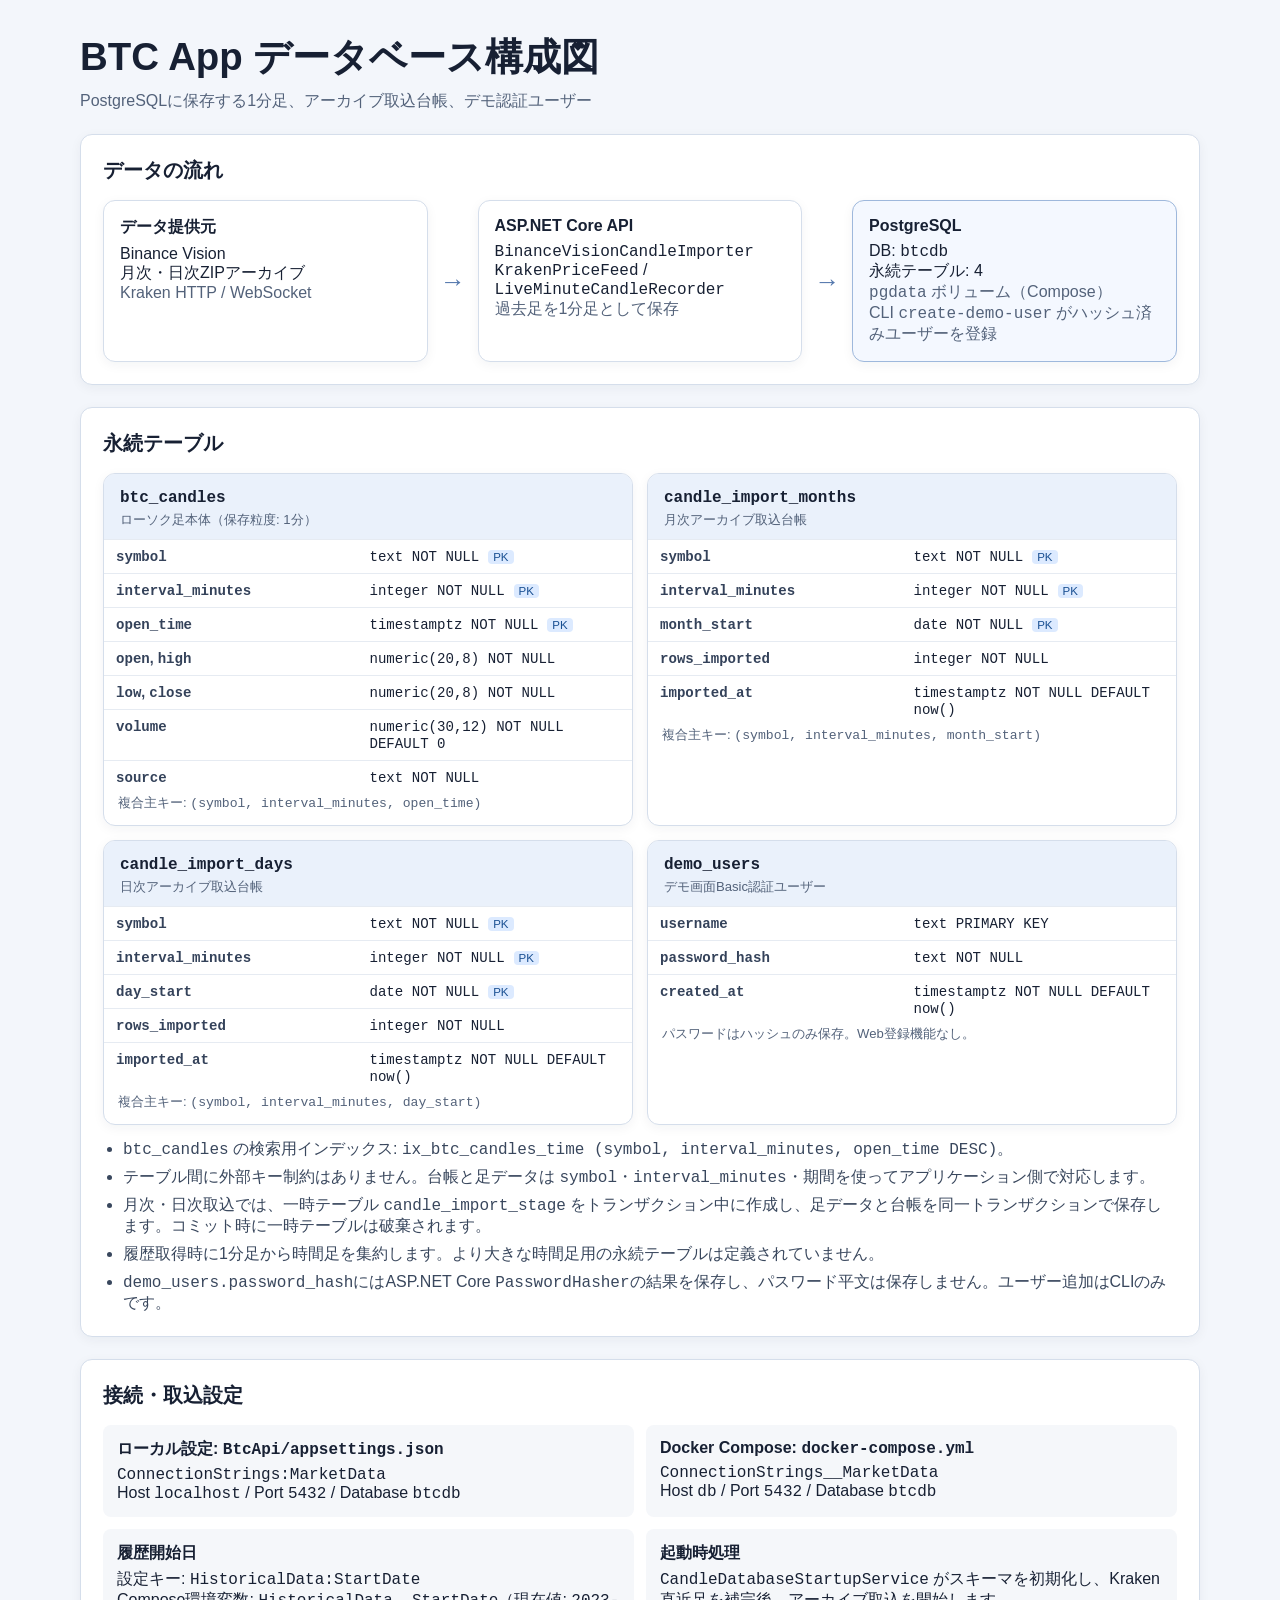
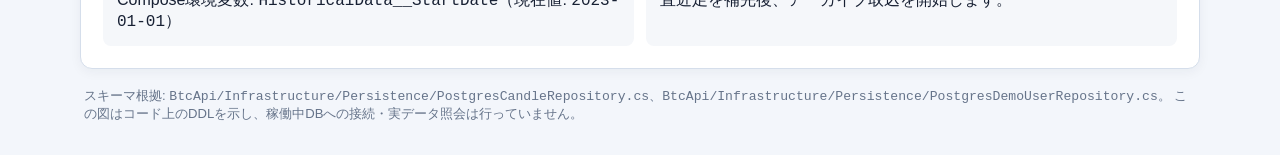
==== docs/DB_STRUCTURE.html @ f0e5974f "デモ機能作成完了" ====
<!doctype html>
<html lang="ja">
<head>
  <meta charset="utf-8">
  <meta name="viewport" content="width=device-width, initial-scale=1">
  <title>BTC App データベース構成図</title>
  <style>
    :root {
      color-scheme: light;
      font-family: "Segoe UI", "Yu Gothic UI", sans-serif;
      color: #172033;
      background: #f3f6fb;
    }

    * { box-sizing: border-box; }

    body { margin: 0; }

    main {
      width: min(1120px, calc(100% - 32px));
      margin: 32px auto;
    }

    h1, h2, h3, p { margin-top: 0; }
    h1 { margin-bottom: 8px; font-size: clamp(1.7rem, 4vw, 2.4rem); }
    h2 { margin-bottom: 16px; font-size: 1.25rem; }
    h3 { margin-bottom: 10px; }

    .subtitle, .muted { color: #53627a; }
    .panel, .table-card, .flow-card {
      border: 1px solid #d5deeb;
      border-radius: 12px;
      background: #fff;
      box-shadow: 0 3px 12px rgb(22 39 68 / 5%);
    }

    .panel { margin-top: 22px; padding: 22px; }
    .flow {
      display: grid;
      grid-template-columns: 1fr auto 1fr auto 1fr;
      align-items: stretch;
      gap: 12px;
    }

    .flow-card { padding: 16px; }
    .flow-card strong { display: block; margin-bottom: 7px; }
    .arrow { align-self: center; color: #5478ad; font-size: 1.6rem; font-weight: 700; }
    .db-card { border-color: #9eb8dc; background: #f4f8ff; }

    .table-grid {
      display: grid;
      grid-template-columns: repeat(2, minmax(0, 1fr));
      gap: 14px;
    }

    .table-card { overflow: hidden; }
    .table-card header { padding: 14px 16px 10px; background: #eaf1fb; }
    .table-card h3 { margin-bottom: 4px; font-size: 1rem; }
    .table-card header p { margin: 0; font-size: .82rem; color: #53627a; }
    table { width: 100%; border-collapse: collapse; font-size: .88rem; }
    th, td { padding: 8px 12px; border-top: 1px solid #e6ebf2; text-align: left; vertical-align: top; }
    th { width: 48%; color: #34425a; font-weight: 600; }
    code { font-family: Consolas, "Courier New", monospace; overflow-wrap: anywhere; }
    .key { color: #1455a3; font-weight: 700; }
    .tag {
      display: inline-block;
      margin-left: 5px;
      padding: 1px 5px;
      border-radius: 4px;
      background: #dceaff;
      color: #174e91;
      font-size: .72rem;
      white-space: nowrap;
    }

    .notes { margin: 14px 0 0; padding-left: 20px; color: #39475d; }
    .notes li + li { margin-top: 7px; }
    .config {
      display: grid;
      grid-template-columns: repeat(2, minmax(0, 1fr));
      gap: 12px;
    }

    .config > div { padding: 14px; border-radius: 8px; background: #f5f7fa; }
    .config strong { display: block; margin-bottom: 5px; }
    footer { margin: 18px 4px 0; color: #66748a; font-size: .82rem; }

    @media (max-width: 760px) {
      main { width: min(100% - 20px, 560px); margin: 18px auto; }
      .panel { padding: 16px; }
      .flow { grid-template-columns: 1fr; }
      .arrow { justify-self: center; transform: rotate(90deg); }
      .table-grid, .config { grid-template-columns: 1fr; }
    }
  </style>
</head>
<body>
  <main>
    <header>
      <h1>BTC App データベース構成図</h1>
      <p class="subtitle">PostgreSQLに保存する1分足、アーカイブ取込台帳、デモ認証ユーザー</p>
    </header>

    <section class="panel" aria-labelledby="architecture-title">
      <h2 id="architecture-title">データの流れ</h2>
      <div class="flow">
        <div class="flow-card">
          <strong>データ提供元</strong>
          <div>Binance Vision<br>月次・日次ZIPアーカイブ</div>
          <div class="muted">Kraken HTTP / WebSocket</div>
        </div>
        <div class="arrow" aria-hidden="true">→</div>
        <div class="flow-card">
          <strong>ASP.NET Core API</strong>
          <div><code>BinanceVisionCandleImporter</code></div>
          <div><code>KrakenPriceFeed</code> / <code>LiveMinuteCandleRecorder</code></div>
          <div class="muted">過去足を1分足として保存</div>
        </div>
        <div class="arrow" aria-hidden="true">→</div>
        <div class="flow-card db-card">
          <strong>PostgreSQL</strong>
          <div>DB: <code>btcdb</code></div>
          <div>永続テーブル: 4</div>
          <div class="muted"><code>pgdata</code> ボリューム（Compose）</div>
          <div class="muted">CLI <code>create-demo-user</code> がハッシュ済みユーザーを登録</div>
        </div>
      </div>
    </section>

    <section class="panel" aria-labelledby="schema-title">
      <h2 id="schema-title">永続テーブル</h2>
      <div class="table-grid">
        <article class="table-card">
          <header>
            <h3><code>btc_candles</code></h3>
            <p>ローソク足本体（保存粒度: 1分）</p>
          </header>
          <table>
            <tbody>
              <tr><th><code>symbol</code></th><td><code>text NOT NULL</code> <span class="tag">PK</span></td></tr>
              <tr><th><code>interval_minutes</code></th><td><code>integer NOT NULL</code> <span class="tag">PK</span></td></tr>
              <tr><th><code>open_time</code></th><td><code>timestamptz NOT NULL</code> <span class="tag">PK</span></td></tr>
              <tr><th><code>open</code>, <code>high</code></th><td><code>numeric(20,8) NOT NULL</code></td></tr>
              <tr><th><code>low</code>, <code>close</code></th><td><code>numeric(20,8) NOT NULL</code></td></tr>
              <tr><th><code>volume</code></th><td><code>numeric(30,12) NOT NULL DEFAULT 0</code></td></tr>
              <tr><th><code>source</code></th><td><code>text NOT NULL</code></td></tr>
            </tbody>
          </table>
          <p class="muted" style="padding: 0 14px; font-size: .82rem">
            複合主キー: <code>(symbol, interval_minutes, open_time)</code>
          </p>
        </article>

        <article class="table-card">
          <header>
            <h3><code>candle_import_months</code></h3>
            <p>月次アーカイブ取込台帳</p>
          </header>
          <table>
            <tbody>
              <tr><th><code>symbol</code></th><td><code>text NOT NULL</code> <span class="tag">PK</span></td></tr>
              <tr><th><code>interval_minutes</code></th><td><code>integer NOT NULL</code> <span class="tag">PK</span></td></tr>
              <tr><th><code>month_start</code></th><td><code>date NOT NULL</code> <span class="tag">PK</span></td></tr>
              <tr><th><code>rows_imported</code></th><td><code>integer NOT NULL</code></td></tr>
              <tr><th><code>imported_at</code></th><td><code>timestamptz NOT NULL DEFAULT now()</code></td></tr>
            </tbody>
          </table>
          <p class="muted" style="padding: 0 14px; font-size: .82rem">
            複合主キー: <code>(symbol, interval_minutes, month_start)</code>
          </p>
        </article>

        <article class="table-card">
          <header>
            <h3><code>candle_import_days</code></h3>
            <p>日次アーカイブ取込台帳</p>
          </header>
          <table>
            <tbody>
              <tr><th><code>symbol</code></th><td><code>text NOT NULL</code> <span class="tag">PK</span></td></tr>
              <tr><th><code>interval_minutes</code></th><td><code>integer NOT NULL</code> <span class="tag">PK</span></td></tr>
              <tr><th><code>day_start</code></th><td><code>date NOT NULL</code> <span class="tag">PK</span></td></tr>
              <tr><th><code>rows_imported</code></th><td><code>integer NOT NULL</code></td></tr>
              <tr><th><code>imported_at</code></th><td><code>timestamptz NOT NULL DEFAULT now()</code></td></tr>
            </tbody>
          </table>
          <p class="muted" style="padding: 0 14px; font-size: .82rem">
            複合主キー: <code>(symbol, interval_minutes, day_start)</code>
          </p>
        </article>

        <article class="table-card">
          <header>
            <h3><code>demo_users</code></h3>
            <p>デモ画面Basic認証ユーザー</p>
          </header>
          <table>
            <tbody>
              <tr><th><code>username</code></th><td><code>text PRIMARY KEY</code></td></tr>
              <tr><th><code>password_hash</code></th><td><code>text NOT NULL</code></td></tr>
              <tr><th><code>created_at</code></th><td><code>timestamptz NOT NULL DEFAULT now()</code></td></tr>
            </tbody>
          </table>
          <p class="muted" style="padding: 0 14px; font-size: .82rem">
            パスワードはハッシュのみ保存。Web登録機能なし。
          </p>
        </article>
      </div>

      <ul class="notes">
        <li><code>btc_candles</code> の検索用インデックス: <code>ix_btc_candles_time (symbol, interval_minutes, open_time DESC)</code>。</li>
        <li>テーブル間に外部キー制約はありません。台帳と足データは <code>symbol</code>・<code>interval_minutes</code>・期間を使ってアプリケーション側で対応します。</li>
        <li>月次・日次取込では、一時テーブル <code>candle_import_stage</code> をトランザクション中に作成し、足データと台帳を同一トランザクションで保存します。コミット時に一時テーブルは破棄されます。</li>
        <li>履歴取得時に1分足から時間足を集約します。より大きな時間足用の永続テーブルは定義されていません。</li>
        <li><code>demo_users.password_hash</code>にはASP.NET Core <code>PasswordHasher</code>の結果を保存し、パスワード平文は保存しません。ユーザー追加はCLIのみです。</li>
      </ul>
    </section>

    <section class="panel" aria-labelledby="settings-title">
      <h2 id="settings-title">接続・取込設定</h2>
      <div class="config">
        <div>
          <strong>ローカル設定: <code>BtcApi/appsettings.json</code></strong>
          <code>ConnectionStrings:MarketData</code><br>
          Host <code>localhost</code> / Port <code>5432</code> / Database <code>btcdb</code>
        </div>
        <div>
          <strong>Docker Compose: <code>docker-compose.yml</code></strong>
          <code>ConnectionStrings__MarketData</code><br>
          Host <code>db</code> / Port <code>5432</code> / Database <code>btcdb</code>
        </div>
        <div>
          <strong>履歴開始日</strong>
          設定キー: <code>HistoricalData:StartDate</code><br>
          Compose環境変数: <code>HistoricalData__StartDate</code>（現在値: <code>2023-01-01</code>）
        </div>
        <div>
          <strong>起動時処理</strong>
          <code>CandleDatabaseStartupService</code> がスキーマを初期化し、Kraken直近足を補完後、アーカイブ取込を開始します。
        </div>
      </div>
    </section>

    <footer>
      スキーマ根拠: <code>BtcApi/Infrastructure/Persistence/PostgresCandleRepository.cs</code>、<code>BtcApi/Infrastructure/Persistence/PostgresDemoUserRepository.cs</code>。
      この図はコード上のDDLを示し、稼働中DBへの接続・実データ照会は行っていません。
    </footer>
  </main>
</body>
</html>
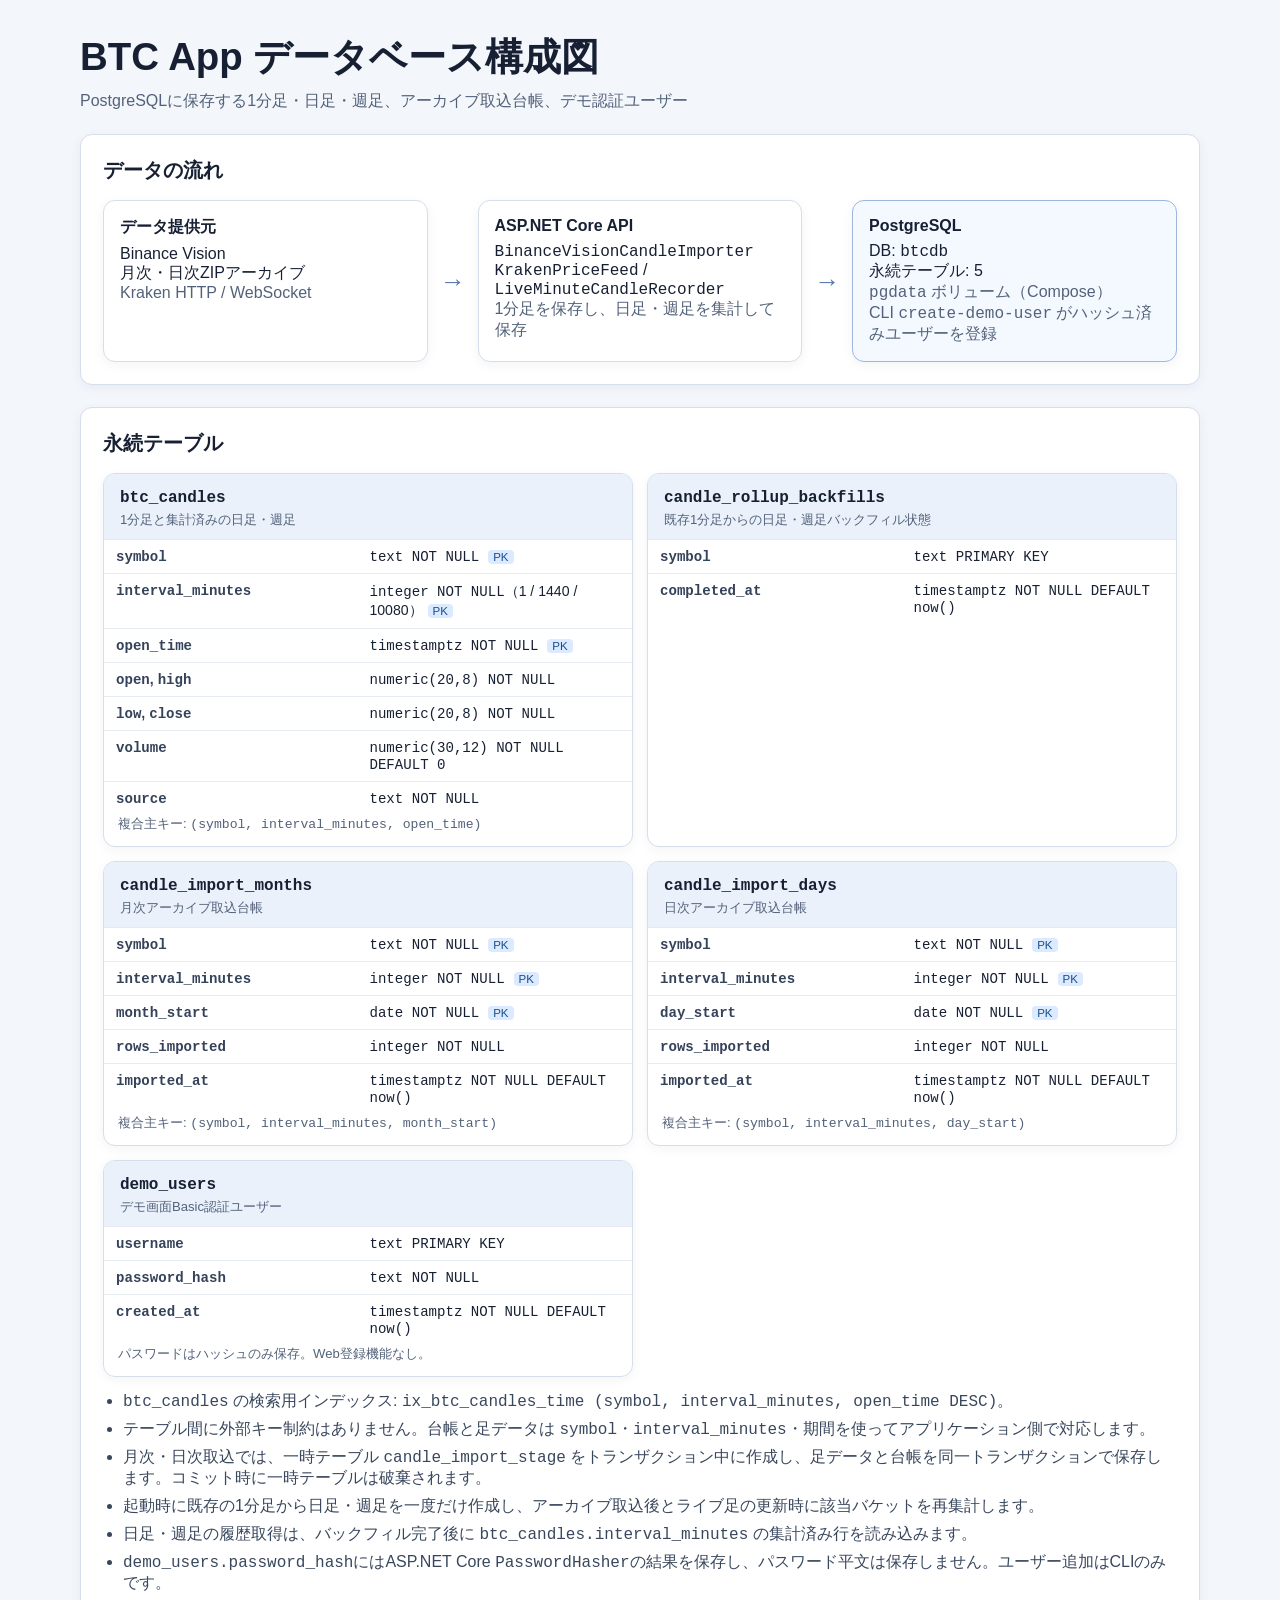
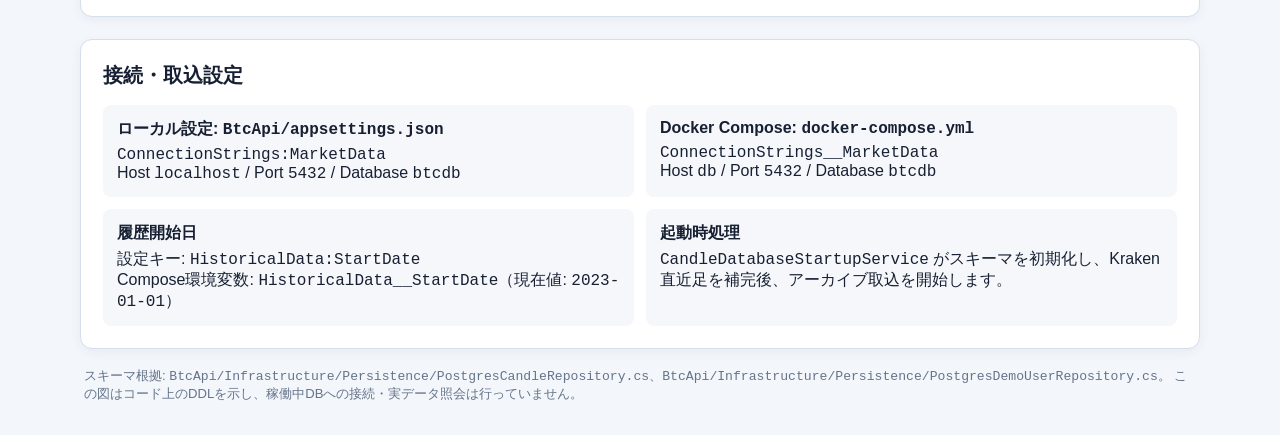
==== commit 60c8817a: "Refactor: WeekandDays" ====
--- a/docs/DB_STRUCTURE.html
+++ b/docs/DB_STRUCTURE.html
@@ -98,7 +98,7 @@
   <main>
     <header>
       <h1>BTC App データベース構成図</h1>
-      <p class="subtitle">PostgreSQLに保存する1分足、アーカイブ取込台帳、デモ認証ユーザー</p>
+      <p class="subtitle">PostgreSQLに保存する1分足・日足・週足、アーカイブ取込台帳、デモ認証ユーザー</p>
     </header>
 
     <section class="panel" aria-labelledby="architecture-title">
@@ -114,13 +114,13 @@
           <strong>ASP.NET Core API</strong>
           <div><code>BinanceVisionCandleImporter</code></div>
           <div><code>KrakenPriceFeed</code> / <code>LiveMinuteCandleRecorder</code></div>
-          <div class="muted">過去足を1分足として保存</div>
+          <div class="muted">1分足を保存し、日足・週足を集計して保存</div>
         </div>
         <div class="arrow" aria-hidden="true">→</div>
         <div class="flow-card db-card">
           <strong>PostgreSQL</strong>
           <div>DB: <code>btcdb</code></div>
-          <div>永続テーブル: 4</div>
+          <div>永続テーブル: 5</div>
           <div class="muted"><code>pgdata</code> ボリューム（Compose）</div>
           <div class="muted">CLI <code>create-demo-user</code> がハッシュ済みユーザーを登録</div>
         </div>
@@ -133,12 +133,12 @@
         <article class="table-card">
           <header>
             <h3><code>btc_candles</code></h3>
-            <p>ローソク足本体（保存粒度: 1分）</p>
+            <p>1分足と集計済みの日足・週足</p>
           </header>
           <table>
             <tbody>
               <tr><th><code>symbol</code></th><td><code>text NOT NULL</code> <span class="tag">PK</span></td></tr>
-              <tr><th><code>interval_minutes</code></th><td><code>integer NOT NULL</code> <span class="tag">PK</span></td></tr>
+              <tr><th><code>interval_minutes</code></th><td><code>integer NOT NULL</code>（1 / 1440 / 10080）<span class="tag">PK</span></td></tr>
               <tr><th><code>open_time</code></th><td><code>timestamptz NOT NULL</code> <span class="tag">PK</span></td></tr>
               <tr><th><code>open</code>, <code>high</code></th><td><code>numeric(20,8) NOT NULL</code></td></tr>
               <tr><th><code>low</code>, <code>close</code></th><td><code>numeric(20,8) NOT NULL</code></td></tr>
@@ -153,6 +153,19 @@
 
         <article class="table-card">
           <header>
+            <h3><code>candle_rollup_backfills</code></h3>
+            <p>既存1分足からの日足・週足バックフィル状態</p>
+          </header>
+          <table>
+            <tbody>
+              <tr><th><code>symbol</code></th><td><code>text PRIMARY KEY</code></td></tr>
+              <tr><th><code>completed_at</code></th><td><code>timestamptz NOT NULL DEFAULT now()</code></td></tr>
+            </tbody>
+          </table>
+        </article>
+
+        <article class="table-card">
+          <header>
             <h3><code>candle_import_months</code></h3>
             <p>月次アーカイブ取込台帳</p>
           </header>
@@ -211,7 +224,8 @@
         <li><code>btc_candles</code> の検索用インデックス: <code>ix_btc_candles_time (symbol, interval_minutes, open_time DESC)</code>。</li>
         <li>テーブル間に外部キー制約はありません。台帳と足データは <code>symbol</code>・<code>interval_minutes</code>・期間を使ってアプリケーション側で対応します。</li>
         <li>月次・日次取込では、一時テーブル <code>candle_import_stage</code> をトランザクション中に作成し、足データと台帳を同一トランザクションで保存します。コミット時に一時テーブルは破棄されます。</li>
-        <li>履歴取得時に1分足から時間足を集約します。より大きな時間足用の永続テーブルは定義されていません。</li>
+        <li>起動時に既存の1分足から日足・週足を一度だけ作成し、アーカイブ取込後とライブ足の更新時に該当バケットを再集計します。</li>
+        <li>日足・週足の履歴取得は、バックフィル完了後に <code>btc_candles.interval_minutes</code> の集計済み行を読み込みます。</li>
         <li><code>demo_users.password_hash</code>にはASP.NET Core <code>PasswordHasher</code>の結果を保存し、パスワード平文は保存しません。ユーザー追加はCLIのみです。</li>
       </ul>
     </section>
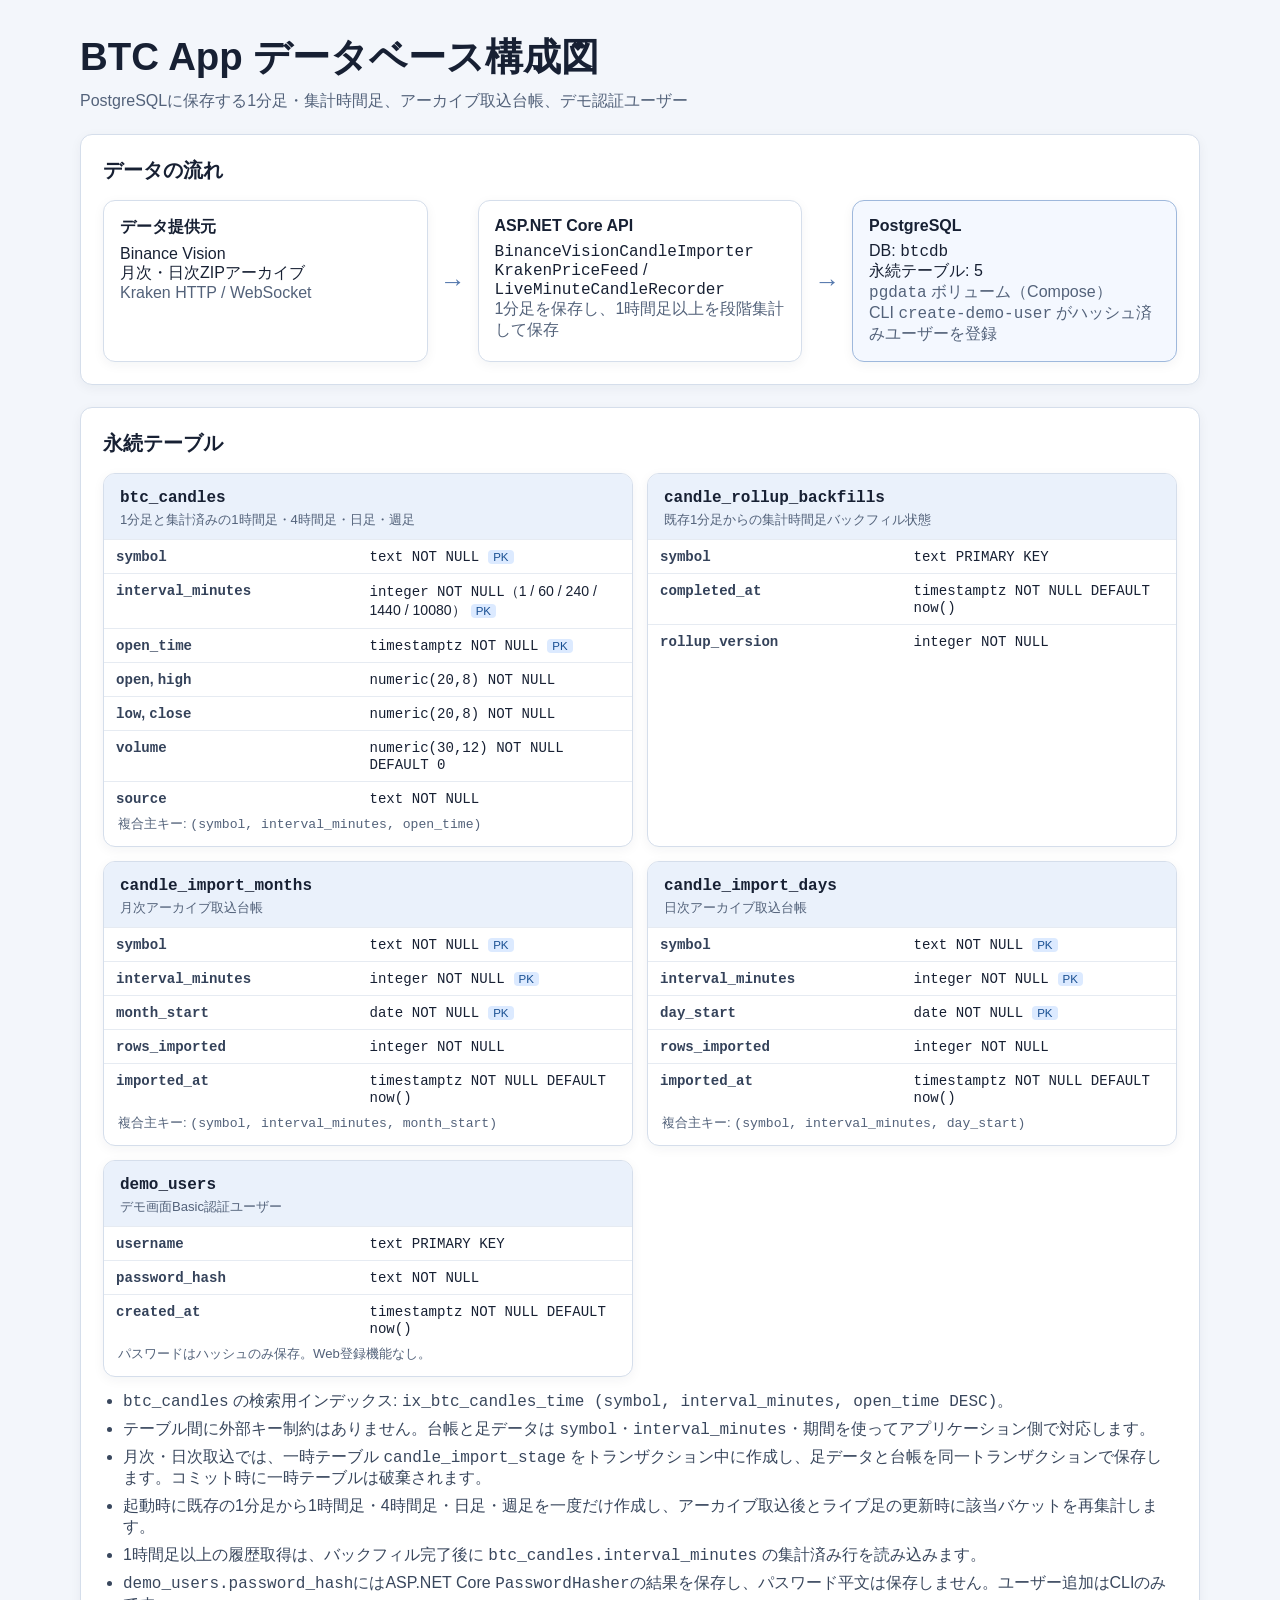
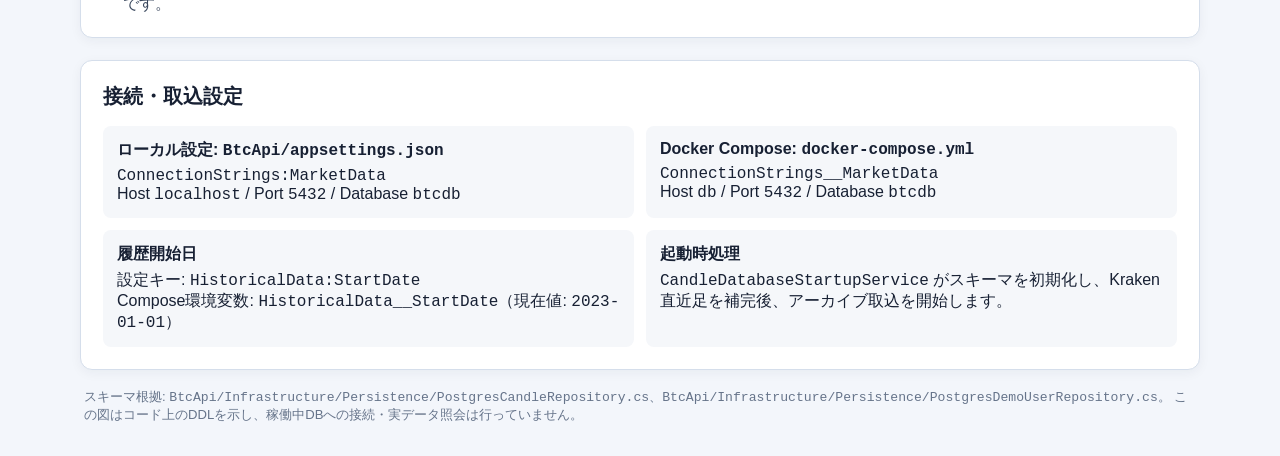
==== commit e7f72c81: "Refactor: WeekandDays" ====
--- a/docs/DB_STRUCTURE.html
+++ b/docs/DB_STRUCTURE.html
@@ -98,7 +98,7 @@
   <main>
     <header>
       <h1>BTC App データベース構成図</h1>
-      <p class="subtitle">PostgreSQLに保存する1分足・日足・週足、アーカイブ取込台帳、デモ認証ユーザー</p>
+      <p class="subtitle">PostgreSQLに保存する1分足・集計時間足、アーカイブ取込台帳、デモ認証ユーザー</p>
     </header>
 
     <section class="panel" aria-labelledby="architecture-title">
@@ -114,7 +114,7 @@
           <strong>ASP.NET Core API</strong>
           <div><code>BinanceVisionCandleImporter</code></div>
           <div><code>KrakenPriceFeed</code> / <code>LiveMinuteCandleRecorder</code></div>
-          <div class="muted">1分足を保存し、日足・週足を集計して保存</div>
+          <div class="muted">1分足を保存し、1時間足以上を段階集計して保存</div>
         </div>
         <div class="arrow" aria-hidden="true">→</div>
         <div class="flow-card db-card">
@@ -133,12 +133,12 @@
         <article class="table-card">
           <header>
             <h3><code>btc_candles</code></h3>
-            <p>1分足と集計済みの日足・週足</p>
+            <p>1分足と集計済みの1時間足・4時間足・日足・週足</p>
           </header>
           <table>
             <tbody>
               <tr><th><code>symbol</code></th><td><code>text NOT NULL</code> <span class="tag">PK</span></td></tr>
-              <tr><th><code>interval_minutes</code></th><td><code>integer NOT NULL</code>（1 / 1440 / 10080）<span class="tag">PK</span></td></tr>
+              <tr><th><code>interval_minutes</code></th><td><code>integer NOT NULL</code>（1 / 60 / 240 / 1440 / 10080）<span class="tag">PK</span></td></tr>
               <tr><th><code>open_time</code></th><td><code>timestamptz NOT NULL</code> <span class="tag">PK</span></td></tr>
               <tr><th><code>open</code>, <code>high</code></th><td><code>numeric(20,8) NOT NULL</code></td></tr>
               <tr><th><code>low</code>, <code>close</code></th><td><code>numeric(20,8) NOT NULL</code></td></tr>
@@ -154,12 +154,13 @@
         <article class="table-card">
           <header>
             <h3><code>candle_rollup_backfills</code></h3>
-            <p>既存1分足からの日足・週足バックフィル状態</p>
+            <p>既存1分足からの集計時間足バックフィル状態</p>
           </header>
           <table>
             <tbody>
               <tr><th><code>symbol</code></th><td><code>text PRIMARY KEY</code></td></tr>
               <tr><th><code>completed_at</code></th><td><code>timestamptz NOT NULL DEFAULT now()</code></td></tr>
+              <tr><th><code>rollup_version</code></th><td><code>integer NOT NULL</code></td></tr>
             </tbody>
           </table>
         </article>
@@ -224,8 +225,8 @@
         <li><code>btc_candles</code> の検索用インデックス: <code>ix_btc_candles_time (symbol, interval_minutes, open_time DESC)</code>。</li>
         <li>テーブル間に外部キー制約はありません。台帳と足データは <code>symbol</code>・<code>interval_minutes</code>・期間を使ってアプリケーション側で対応します。</li>
         <li>月次・日次取込では、一時テーブル <code>candle_import_stage</code> をトランザクション中に作成し、足データと台帳を同一トランザクションで保存します。コミット時に一時テーブルは破棄されます。</li>
-        <li>起動時に既存の1分足から日足・週足を一度だけ作成し、アーカイブ取込後とライブ足の更新時に該当バケットを再集計します。</li>
-        <li>日足・週足の履歴取得は、バックフィル完了後に <code>btc_candles.interval_minutes</code> の集計済み行を読み込みます。</li>
+        <li>起動時に既存の1分足から1時間足・4時間足・日足・週足を一度だけ作成し、アーカイブ取込後とライブ足の更新時に該当バケットを再集計します。</li>
+        <li>1時間足以上の履歴取得は、バックフィル完了後に <code>btc_candles.interval_minutes</code> の集計済み行を読み込みます。</li>
         <li><code>demo_users.password_hash</code>にはASP.NET Core <code>PasswordHasher</code>の結果を保存し、パスワード平文は保存しません。ユーザー追加はCLIのみです。</li>
       </ul>
     </section>
